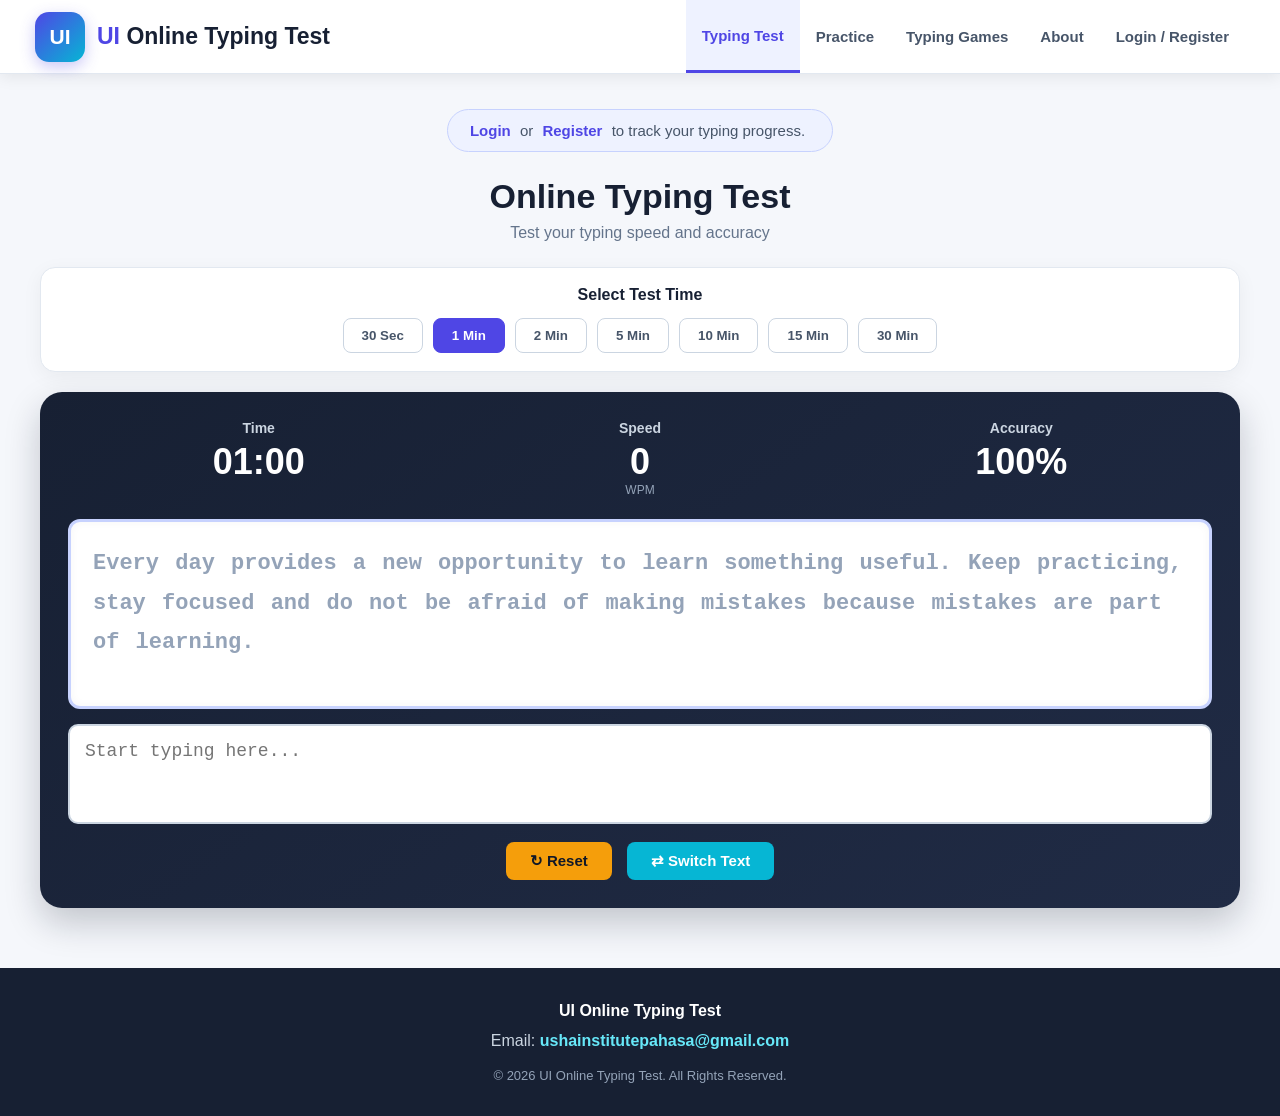
==== index.html @ 320fa2ae "Add files via upload" ====
<!DOCTYPE html>
<html lang="en">

<head>
    <meta charset="UTF-8">
    <meta name="viewport" content="width=device-width, initial-scale=1.0">

    <title>UI Online Typing Test</title>

    <link rel="stylesheet" href="style.css">
</head>

<body>

<!-- ================= HEADER ================= -->

<header class="top-header">

    <div class="logo-area">

        <div class="logo-circle">
            UI
        </div>

        <div class="logo-text">
            <span>UI</span> Online Typing Test
        </div>

    </div>


    <nav class="navigation">

        <a href="index.html" class="active">
            Typing Test
        </a>

        <a href="practice.html">
            Practice
        </a>

        <a href="games.html">
            Typing Games
        </a>

        <a href="about.html">
            About
        </a>

        <a href="login.html">
            Login / Register
        </a>

        <button
            class="menu-btn"
            id="menu-btn">
            ☰
        </button>

    </nav>

</header>


<!-- ================= MOBILE MENU ================= -->

<div
    class="mobile-menu"
    id="mobile-menu">

    <a href="index.html">
        Typing Test
    </a>

    <a href="practice.html">
        Practice
    </a>

    <a href="games.html">
        Typing Games
    </a>

    <a href="about.html">
        About
    </a>

    <a href="login.html">
        Login / Register
    </a>

</div>


<!-- ================= MAIN ================= -->

<main class="main-container">


    <!-- LOGIN NOTICE -->

    <div class="login-notice">

        <strong>Login</strong>

        <span>or</span>

        <strong>Register</strong>

        <span>
            to track your typing progress.
        </span>

    </div>


    <!-- ================= TYPING TEST ================= -->

    <section class="typing-test-section">


        <div class="section-heading">

            <h1>
                Online Typing Test
            </h1>

            <p>
                Test your typing speed and accuracy
            </p>

        </div>


        <!-- ================= TIME SELECT ================= -->

        <div class="time-selector">

            <div class="time-title">
                Select Test Time
            </div>


            <div class="time-options">

                <button
                    class="time-btn"
                    data-time="30">
                    30 Sec
                </button>

                <button
                    class="time-btn selected"
                    data-time="60">
                    1 Min
                </button>

                <button
                    class="time-btn"
                    data-time="120">
                    2 Min
                </button>

                <button
                    class="time-btn"
                    data-time="300">
                    5 Min
                </button>

                <button
                    class="time-btn"
                    data-time="600">
                    10 Min
                </button>

                <button
                    class="time-btn"
                    data-time="900">
                    15 Min
                </button>

                <button
                    class="time-btn"
                    data-time="1800">
                    30 Min
                </button>

            </div>

        </div>


        <!-- ================= TYPING CARD ================= -->

        <div class="typing-card">


            <!-- STATISTICS -->

            <div class="statistics">


                <div class="stat">

                    <div class="stat-label">
                        Time
                    </div>

                    <div
                        class="stat-value"
                        id="time">
                        01:00
                    </div>

                </div>


                <div class="stat">

                    <div class="stat-label">
                        Speed
                    </div>

                    <div
                        class="stat-value"
                        id="wpm">
                        0
                    </div>

                    <div class="stat-small">
                        WPM
                    </div>

                </div>


                <div class="stat">

                    <div class="stat-label">
                        Accuracy
                    </div>

                    <div
                        class="stat-value"
                        id="accuracy">
                        100%
                    </div>

                </div>

            </div>


            <!-- ================= TEXT ================= -->

            <div class="typing-text-box">

                <div id="typing-text"></div>

            </div>


            <!-- ================= INPUT ================= -->

            <textarea
                id="typing-input"
                autocomplete="off"
                spellcheck="false"
                placeholder="Start typing here..."
                disabled></textarea>


            <!-- ================= BUTTONS ================= -->

            <div class="typing-buttons">

                <button
                    id="reset-btn"
                    class="reset-button">
                    ↻ Reset
                </button>

                <button
                    id="switch-btn"
                    class="switch-button">
                    ⇄ Switch Text
                </button>

            </div>

        </div>


        <!-- ================= RESULT ================= -->

        <div
            class="result-box"
            id="result-box">

            <h2>
                Test Result
            </h2>


            <div class="result-grid">


                <div>

                    <span>
                        Speed
                    </span>

                    <strong id="result-wpm">
                        0 WPM
                    </strong>

                </div>


                <div>

                    <span>
                        Accuracy
                    </span>

                    <strong id="result-accuracy">
                        100%
                    </strong>

                </div>


                <div>

                    <span>
                        Test Time
                    </span>

                    <strong id="result-time">
                        01:00
                    </strong>

                </div>


                <div>

                    <span>
                        Paragraphs
                    </span>

                    <strong id="result-paragraphs">
                        0
                    </strong>

                </div>

            </div>

        </div>

    </section>


</main>


<!-- ================= FOOTER ================= -->

<footer class="footer">

    <div>
        <strong>
            UI Online Typing Test
        </strong>
    </div>


    <div>

        Email:

        <a href="mailto:ushainstitutepahasa@gmail.com">
            ushainstitutepahasa@gmail.com
        </a>

    </div>


    <div class="copyright">

        © 2026 UI Online Typing Test.
        All Rights Reserved.

    </div>

</footer>


<script src="script.js"></script>

</body>

</html>
---- style.css ----
/* =====================================================
   UI ONLINE TYPING TEST
   MODERN MULTI PAGE DESIGN
   ===================================================== */

* {
    margin: 0;
    padding: 0;
    box-sizing: border-box;
}

:root {
    --primary: #4f46e5;
    --primary-dark: #3730a3;
    --secondary: #06b6d4;
    --dark: #172033;
    --text: #334155;
    --light: #f5f7fb;
    --white: #ffffff;
    --border: #e2e8f0;
    --success: #16a34a;
    --danger: #dc2626;
    --warning: #f59e0b;
}


/* =====================================================
   BODY
   ===================================================== */

body {
    font-family: Arial, Helvetica, sans-serif;
    background: var(--light);
    color: var(--text);
    min-height: 100vh;
}


/* =====================================================
   HEADER
   ===================================================== */

.top-header {
    height: 74px;

    background: var(--white);

    display: flex;
    align-items: center;
    justify-content: space-between;

    padding: 0 35px;

    border-bottom: 1px solid var(--border);

    box-shadow: 0 3px 15px rgba(0, 0, 0, 0.08);

    position: sticky;
    top: 0;
    z-index: 1000;
}


/* =====================================================
   LOGO
   ===================================================== */

.logo-area {
    display: flex;
    align-items: center;
    gap: 12px;
}

.logo-circle {
    width: 50px;
    height: 50px;

    border-radius: 14px;

    background:
        linear-gradient(
            135deg,
            var(--primary),
            var(--secondary)
        );

    color: white;

    display: flex;
    align-items: center;
    justify-content: center;

    font-size: 21px;
    font-weight: 900;

    box-shadow:
        0 5px 15px rgba(79, 70, 229, 0.3);
}

.logo-text {
    font-size: 23px;
    font-weight: 700;
    color: var(--dark);
}

.logo-text span {
    color: var(--primary);
}


/* =====================================================
   NAVIGATION
   ===================================================== */

.navigation {
    display: flex;
    align-items: center;
    height: 100%;
}

.navigation a {
    height: 100%;

    display: flex;
    align-items: center;

    padding: 0 16px;

    text-decoration: none;

    color: #475569;

    font-size: 15px;
    font-weight: 600;

    transition: 0.25s;
}

.navigation a:hover {
    color: var(--primary);
    background: #f1f5ff;
}

.navigation a.active {
    color: var(--primary);

    background: #eef2ff;

    border-bottom: 3px solid var(--primary);
}


/* =====================================================
   MENU BUTTON
   ===================================================== */

.menu-btn {
    display: none;

    border: none;
    background: transparent;

    font-size: 28px;

    cursor: pointer;

    color: var(--dark);
}


/* =====================================================
   MOBILE MENU
   ===================================================== */

.mobile-menu {
    display: none;

    background: white;

    border-bottom: 1px solid var(--border);

    box-shadow: 0 5px 15px rgba(0, 0, 0, 0.08);

    position: sticky;
    top: 74px;

    z-index: 999;
}

.mobile-menu a {
    display: block;

    padding: 15px 25px;

    text-decoration: none;

    color: var(--dark);

    border-bottom: 1px solid var(--border);

    font-weight: 600;
}

.mobile-menu a:hover {
    background: #eef2ff;
    color: var(--primary);
}


/* =====================================================
   MAIN CONTAINER
   ===================================================== */

.main-container {
    width: 94%;
    max-width: 1200px;

    margin: 35px auto 60px;
}


/* =====================================================
   LOGIN NOTICE
   ===================================================== */

.login-notice {
    width: fit-content;

    max-width: 90%;

    margin: 0 auto 25px;

    padding: 12px 22px;

    background: #eef2ff;

    border: 1px solid #c7d2fe;

    border-radius: 30px;

    color: #475569;

    text-align: center;

    font-size: 15px;
}

.login-notice strong {
    color: var(--primary);
}

.login-notice span {
    margin: 0 5px;
}


/* =====================================================
   TYPING TEST SECTION
   ===================================================== */

.typing-test-section {
    width: 100%;
}

.section-heading {
    text-align: center;

    margin-bottom: 25px;
}

.section-heading h1 {
    font-size: 34px;

    color: var(--dark);

    margin-bottom: 8px;
}

.section-heading p {
    color: #64748b;

    font-size: 16px;
}


/* =====================================================
   TIME SELECTOR
   ===================================================== */

.time-selector {
    background: white;

    border: 1px solid var(--border);

    border-radius: 15px;

    padding: 18px 20px;

    margin-bottom: 20px;

    box-shadow:
        0 5px 20px rgba(0, 0, 0, 0.05);
}

.time-title {
    text-align: center;

    font-weight: 700;

    color: var(--dark);

    margin-bottom: 14px;
}

.time-options {
    display: flex;

    justify-content: center;

    flex-wrap: wrap;

    gap: 10px;
}

.time-btn {
    border: 1px solid #cbd5e1;

    background: white;

    color: #475569;

    padding: 9px 18px;

    border-radius: 8px;

    cursor: pointer;

    font-weight: 600;

    transition: 0.2s;
}

.time-btn:hover {
    border-color: var(--primary);

    color: var(--primary);
}

.time-btn.selected {
    background: var(--primary);

    color: white;

    border-color: var(--primary);
}


/* =====================================================
   TYPING CARD
   ===================================================== */

.typing-card {
    background:
        linear-gradient(
            145deg,
            #172033,
            #202b45
        );

    border-radius: 22px;

    padding: 28px;

    box-shadow:
        0 15px 35px rgba(15, 23, 42, 0.22);
}


/* =====================================================
   STATISTICS
   ===================================================== */

.statistics {
    display: grid;

    grid-template-columns:
        repeat(3, 1fr);

    text-align: center;

    color: white;

    margin-bottom: 22px;
}

.stat {
    position: relative;
}

.stat-label {
    color: #cbd5e1;

    font-size: 14px;

    margin-bottom: 5px;

    font-weight: 600;
}

.stat-value {
    font-size: 36px;

    font-weight: 800;

    color: white;
}

.stat-small {
    color: #94a3b8;

    font-size: 12px;
}


/* =====================================================
   TYPING TEXT
   ===================================================== */

.typing-text-box {
    background: white;

    border-radius: 12px;

    padding: 22px;

    min-height: 190px;

    border: 3px solid #c7d2fe;

    box-shadow:
        inset 0 0 10px rgba(0, 0, 0, 0.04);

    overflow: hidden;
}

#typing-text {
    font-family:
        "Courier New",
        monospace;

    font-size: 22px;

    line-height: 1.8;

    font-weight: 600;

    color: #94a3b8;

    word-spacing: 3px;
}


/* =====================================================
   CHARACTER COLORS
   ===================================================== */

.typing-character.correct {
    color: var(--success);
}

.typing-character.wrong {
    color: var(--danger);

    background: #fee2e2;
}

.typing-character.current {
    background: #fef3c7;

    color: #92400e;

    border-radius: 2px;
}


/* =====================================================
   INPUT
   ===================================================== */

#typing-input {
    width: 100%;

    height: 100px;

    margin-top: 15px;

    padding: 15px;

    border: 2px solid #cbd5e1;

    border-radius: 10px;

    resize: none;

    font-family:
        "Courier New",
        monospace;

    font-size: 18px;

    outline: none;

    display: block;

    color: #1e293b;

    background: white;

    transition: 0.2s;
}

#typing-input:focus {
    border-color: var(--secondary);

    box-shadow:
        0 0 0 3px rgba(6, 182, 212, 0.15);
}

#typing-input:disabled {
    background: #e2e8f0;

    cursor: not-allowed;
}


/* =====================================================
   BUTTONS
   ===================================================== */

.typing-buttons {
    display: flex;

    justify-content: center;

    gap: 15px;

    margin-top: 18px;
}

.typing-buttons button {
    padding: 10px 24px;

    border-radius: 8px;

    border: none;

    font-size: 15px;

    font-weight: 700;

    cursor: pointer;

    transition: 0.2s;
}

.typing-buttons button:hover {
    transform: translateY(-2px);
}

.reset-button {
    background: #f59e0b;

    color: #111827;
}

.switch-button {
    background: var(--secondary);

    color: white;
}


/* =====================================================
   RESULT BOX
   ===================================================== */

.result-box {
    display: none;

    background: white;

    margin-top: 25px;

    padding: 25px;

    border-radius: 15px;

    border: 1px solid var(--border);

    box-shadow:
        0 5px 20px rgba(0, 0, 0, 0.07);
}

.result-box.show {
    display: block;
}

.result-box h2 {
    text-align: center;

    color: var(--dark);

    margin-bottom: 20px;
}

.result-grid {
    display: grid;

    grid-template-columns:
        repeat(4, 1fr);

    gap: 15px;
}

.result-grid div {
    text-align: center;

    background: #f8fafc;

    border-radius: 10px;

    padding: 15px;
}

.result-grid span {
    display: block;

    color: #64748b;

    font-size: 13px;

    margin-bottom: 7px;
}

.result-grid strong {
    display: block;

    color: var(--primary);

    font-size: 21px;
}


/* =====================================================
   FOOTER
   ===================================================== */

.footer {
    background: var(--dark);

    color: #cbd5e1;

    text-align: center;

    padding: 28px;

    line-height: 1.9;
}

.footer strong {
    color: white;
}

.footer a {
    color: #67e8f9;

    text-decoration: none;

    font-weight: 600;
}

.copyright {
    margin-top: 7px;

    font-size: 13px;

    color: #94a3b8;
}


/* =====================================================
   RESPONSIVE
   ===================================================== */

@media (max-width: 900px) {

    .top-header {
        padding: 0 20px;
    }

    .navigation a {
        padding: 0 9px;
        font-size: 13px;
    }

    .logo-text {
        font-size: 19px;
    }

    .result-grid {
        grid-template-columns:
            repeat(2, 1fr);
    }

}


@media (max-width: 700px) {

    .top-header {
        height: 68px;
    }

    .navigation a {
        display: none;
    }

    .menu-btn {
        display: block;
    }

    .mobile-menu {
        top: 68px;
    }

    .mobile-menu.show {
        display: block;
    }

    .main-container {
        width: 94%;
        margin-top: 25px;
    }

    .section-heading h1 {
        font-size: 27px;
    }

    .typing-card {
        padding: 18px;
        border-radius: 15px;
    }

    .statistics {
        gap: 5px;
    }

    .stat-value {
        font-size: 28px;
    }

    #typing-text {
        font-size: 18px;
        line-height: 1.7;
    }

    .typing-text-box {
        padding: 15px;
    }

}


@media (max-width: 480px) {

    .logo-circle {
        width: 42px;
        height: 42px;

        border-radius: 11px;

        font-size: 17px;
    }

    .logo-text {
        font-size: 16px;
    }

    .login-notice {
        font-size: 13px;
        padding: 10px 14px;
    }

    .statistics {
        grid-template-columns: 1fr;
        gap: 12px;
    }

    .stat-value {
        font-size: 25px;
    }

    .time-options {
        gap: 7px;
    }

    .time-btn {
        padding: 8px 12px;
        font-size: 13px;
    }

    .typing-buttons {
        flex-direction: column;
    }

    .typing-buttons button {
        width: 100%;
    }

    .result-grid {
        grid-template-columns: 1fr;
    }

    #typing-input {
        height: 90px;
        font-size: 16px;
    }

}
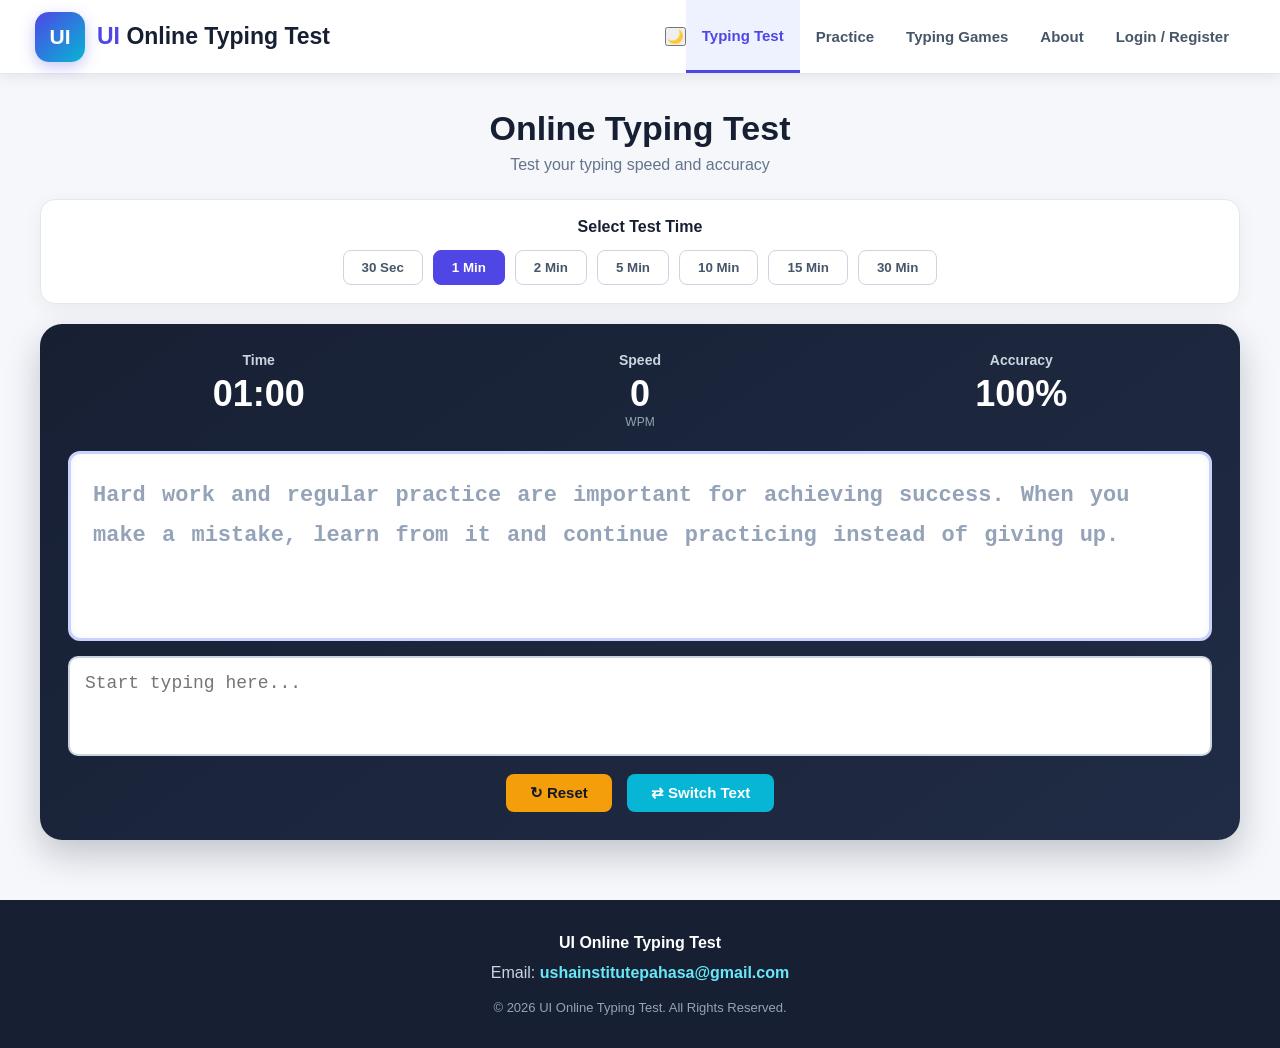
==== commit c9a0ee43: "Implement theme toggle and persistence script Added theme toggle functionality and script for theme " ====
--- a/index.html
+++ b/index.html
@@ -2,6 +2,13 @@
 <html lang="en">
 
 <head>
+    <script>
+    // Page load hone se turant pehle theme set karega taki flicker na ho
+    (function() {
+        const savedTheme = localStorage.getItem("theme") || "light";
+        document.documentElement.setAttribute("data-theme", savedTheme);
+    })();
+</script>
     <meta charset="UTF-8">
     <meta name="viewport" content="width=device-width, initial-scale=1.0">
 
@@ -30,6 +37,7 @@
 
 
     <nav class="navigation">
+        <button class="theme-toggle-btn" id="theme-toggle" title="Toggle Light/Dark Mode">🌙</button>
 
         <a href="index.html" class="active">
             Typing Test
@@ -61,7 +69,6 @@
 
 </header>
 
-
 <!-- ================= MOBILE MENU ================= -->
 
 <div
@@ -96,21 +103,6 @@
 <main class="main-container">
 
 
-    <!-- LOGIN NOTICE -->
-
-    <div class="login-notice">
-
-        <strong>Login</strong>
-
-        <span>or</span>
-
-        <strong>Register</strong>
-
-        <span>
-            to track your typing progress.
-        </span>
-
-    </div>
 
 
     <!-- ================= TYPING TEST ================= -->
@@ -401,4 +393,4 @@
 
 </body>
 
-</html>+</html>
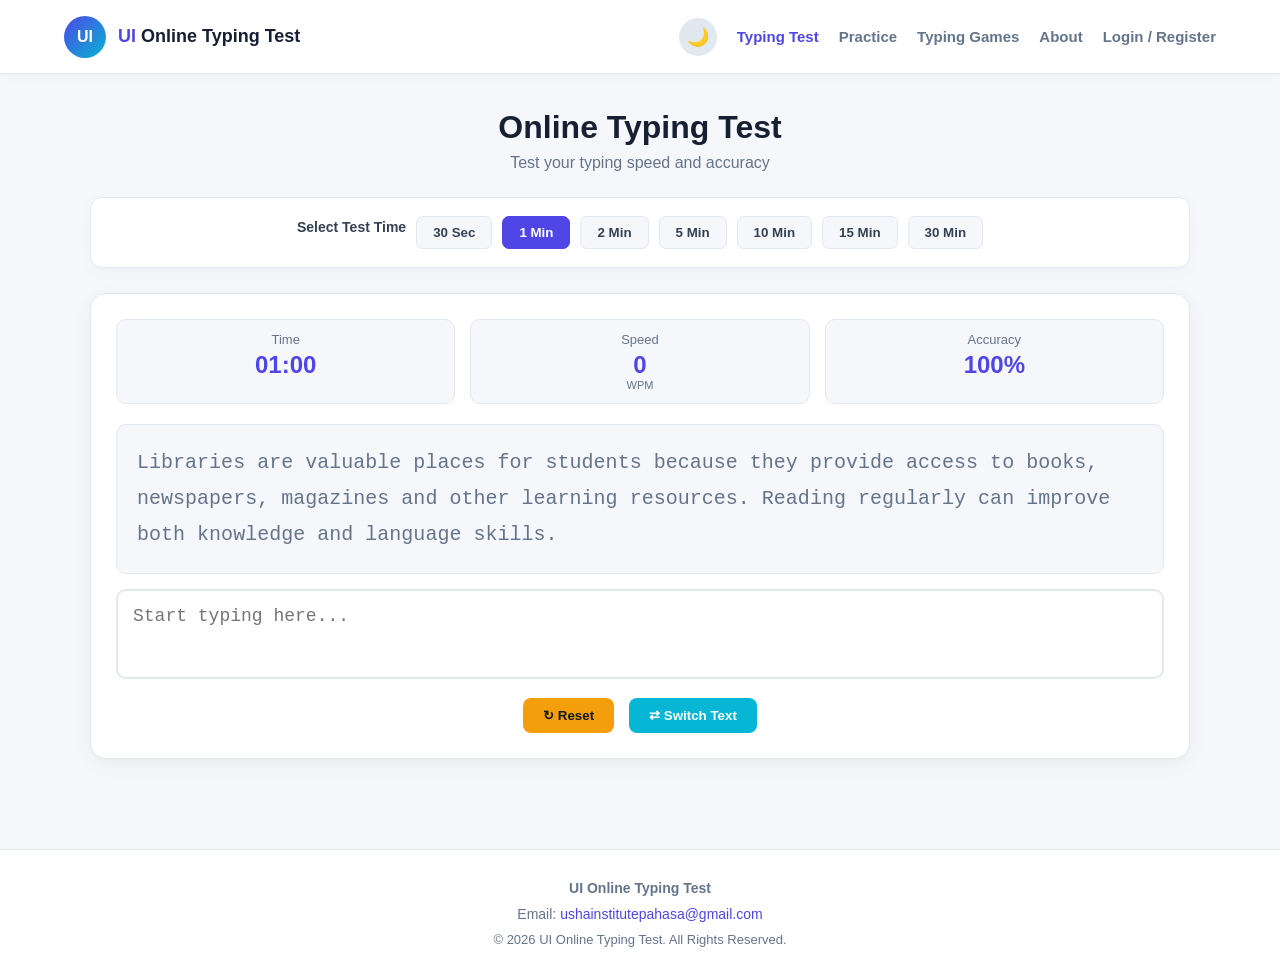
==== commit dab9e7bc: "Update index.html" ====
--- a/index.html
+++ b/index.html
@@ -3,9 +3,9 @@
 
 <head>
     <script>
-    // Page load hone se turant pehle theme set karega taki flicker na ho
+    // Page load hone se turant pehle theme set karega taki flicker na ho (Default: Dark Mode)
     (function() {
-        const savedTheme = localStorage.getItem("theme") || "light";
+        const savedTheme = localStorage.getItem("theme") || "dark";
         document.documentElement.setAttribute("data-theme", savedTheme);
     })();
 </script>
@@ -37,7 +37,7 @@
 
 
     <nav class="navigation">
-        <button class="theme-toggle-btn" id="theme-toggle" title="Toggle Light/Dark Mode">🌙</button>
+        <button class="theme-toggle-btn" id="theme-toggle" title="Toggle Light/Dark Mode">☀️</button>
 
         <a href="index.html" class="active">
             Typing Test
--- a/style.css
+++ b/style.css
@@ -1,12 +1,13 @@
 /* =====================================================
    UI ONLINE TYPING TEST
-   MODERN MULTI PAGE DESIGN
+   MODERN MULTI PAGE DESIGN WITH LIGHT / DARK MODE
    ===================================================== */
 
 * {
     margin: 0;
     padding: 0;
     box-sizing: border-box;
+    transition: background-color 0.3s ease, color 0.3s ease, border-color 0.3s ease, box-shadow 0.3s ease;
 }
 
 :root {
@@ -21,6 +22,26 @@
     --success: #16a34a;
     --danger: #dc2626;
     --warning: #f59e0b;
+    --card-bg: #ffffff;
+    --header-bg: #ffffff;
+    --footer-bg: #ffffff;
+    --text-muted: #64748b;
+}
+
+/* DARK THEME VARIABLES */
+[data-theme="dark"] {
+    --primary: #6366f1;
+    --primary-dark: #4f46e5;
+    --secondary: #22d3ee;
+    --dark: #f8fafc;
+    --text: #cbd5e1;
+    --light: #0f172a;
+    --white: #1e293b;
+    --border: #334155;
+    --card-bg: #1e293b;
+    --header-bg: #1e293b;
+    --footer-bg: #1e293b;
+    --text-muted: #94a3b8;
 }
 
 
@@ -33,6 +54,12 @@
     background: var(--light);
     color: var(--text);
     min-height: 100vh;
+    display: flex;
+    flex-direction: column;
+}
+
+main {
+    flex: 1;
 }
 
 
@@ -42,28 +69,17 @@
 
 .top-header {
     height: 74px;
-
-    background: var(--white);
-
+    background: var(--header-bg);
+    border-bottom: 1px solid var(--border);
     display: flex;
     align-items: center;
     justify-content: space-between;
-
-    padding: 0 35px;
-
-    border-bottom: 1px solid var(--border);
-
-    box-shadow: 0 3px 15px rgba(0, 0, 0, 0.08);
-
+    padding: 0 5%;
     position: sticky;
     top: 0;
     z-index: 1000;
-}
-
-
-/* =====================================================
-   LOGO
-   ===================================================== */
+    box-shadow: 0 2px 10px rgba(0,0,0,0.03);
+}
 
 .logo-area {
     display: flex;
@@ -72,758 +88,591 @@
 }
 
 .logo-circle {
-    width: 50px;
-    height: 50px;
-
-    border-radius: 14px;
-
-    background:
-        linear-gradient(
-            135deg,
-            var(--primary),
-            var(--secondary)
-        );
-
-    color: white;
-
+    width: 42px;
+    height: 42px;
+    background: linear-gradient(135deg, var(--primary), var(--secondary));
+    color: #ffffff;
+    border-radius: 50%;
     display: flex;
     align-items: center;
     justify-content: center;
-
-    font-size: 21px;
-    font-weight: 900;
-
-    box-shadow:
-        0 5px 15px rgba(79, 70, 229, 0.3);
+    font-weight: bold;
+    font-size: 16px;
 }
 
 .logo-text {
-    font-size: 23px;
-    font-weight: 700;
+    font-size: 18px;
+    font-weight: bold;
     color: var(--dark);
 }
 
+[data-theme="dark"] .logo-text {
+    color: #ffffff;
+}
+
 .logo-text span {
     color: var(--primary);
 }
 
-
-/* =====================================================
-   NAVIGATION
-   ===================================================== */
-
 .navigation {
     display: flex;
     align-items: center;
-    height: 100%;
+    gap: 20px;
 }
 
 .navigation a {
-    height: 100%;
-
-    display: flex;
-    align-items: center;
-
-    padding: 0 16px;
-
     text-decoration: none;
-
-    color: #475569;
-
+    color: var(--text-muted);
+    font-weight: 600;
     font-size: 15px;
-    font-weight: 600;
-
-    transition: 0.25s;
-}
-
-.navigation a:hover {
-    color: var(--primary);
-    background: #f1f5ff;
-}
-
+    transition: color 0.2s;
+}
+
+.navigation a:hover,
 .navigation a.active {
     color: var(--primary);
-
-    background: #eef2ff;
-
-    border-bottom: 3px solid var(--primary);
-}
-
-
-/* =====================================================
-   MENU BUTTON
-   ===================================================== */
+}
 
 .menu-btn {
     display: none;
-
+    background: none;
+    border: none;
+    font-size: 24px;
+    cursor: pointer;
+    color: var(--text);
+}
+
+
+/* =====================================================
+   THEME TOGGLE BUTTON
+   ===================================================== */
+
+.theme-toggle-btn {
+    background: var(--border);
+    border: none;
+    width: 38px;
+    height: 38px;
+    border-radius: 50%;
+    cursor: pointer;
+    display: flex;
+    align-items: center;
+    justify-content: center;
+    font-size: 18px;
+    color: var(--text);
+    transition: 0.2s;
+}
+
+.theme-toggle-btn:hover {
+    background: var(--primary);
+    color: #ffffff;
+}
+
+
+/* =====================================================
+   MOBILE MENU
+   ===================================================== */
+
+.mobile-menu {
+    display: none;
+    background: var(--header-bg);
+    border-bottom: 1px solid var(--border);
+    padding: 15px 20px;
+    flex-direction: column;
+    gap: 12px;
+}
+
+.mobile-menu.show {
+    display: flex;
+}
+
+.mobile-menu a {
+    text-decoration: none;
+    color: var(--text);
+    font-weight: 600;
+    font-size: 16px;
+    padding: 8px 0;
+    border-bottom: 1px solid var(--border);
+}
+
+
+/* =====================================================
+   MAIN CONTAINER & CARDS (INDEX, PRACTICE, GAMES, ABOUT, LOGIN)
+   ===================================================== */
+
+.main-container, .practice-page, .games-page, .about-page, .auth-page {
+    width: 94%;
+    max-width: 1100px;
+    margin: 35px auto 60px;
+}
+
+.login-notice {
+    background: var(--card-bg);
+    border: 1px solid var(--border);
+    padding: 12px 20px;
+    border-radius: 10px;
+    text-align: center;
+    margin-bottom: 25px;
+    font-size: 14px;
+    box-shadow: 0 4px 15px rgba(0,0,0,0.03);
+}
+
+.login-notice strong {
+    color: var(--primary);
+}
+
+.typing-test-section, .practice-options, .game-cards {
+    margin-bottom: 30px;
+}
+
+.section-heading, .practice-heading, .games-heading {
+    text-align: center;
+    margin-bottom: 25px;
+}
+
+.section-heading h1, .practice-heading h1, .games-heading h1, .auth-title h1 {
+    font-size: 32px;
+    color: var(--dark);
+    margin-bottom: 8px;
+}
+
+[data-theme="dark"] .section-heading h1, 
+[data-theme="dark"] .practice-heading h1, 
+[data-theme="dark"] .games-heading h1, 
+[data-theme="dark"] .auth-title h1,
+[data-theme="dark"] .about-card h2,
+[data-theme="dark"] .game-card h2,
+[data-theme="dark"] .practice-card h2 {
+    color: #ffffff;
+}
+
+.section-heading p, .practice-heading p, .games-heading p, .auth-title p {
+    color: var(--text-muted);
+}
+
+
+/* =====================================================
+   TIME SELECTOR
+   ===================================================== */
+
+.time-selector {
+    background: var(--card-bg);
+    border: 1px solid var(--border);
+    border-radius: 12px;
+    padding: 18px;
+    margin-bottom: 25px;
+    box-shadow: 0 4px 15px rgba(0,0,0,0.03);
+}
+
+.time-title {
+    font-weight: bold;
+    margin-bottom: 12px;
+    color: var(--text);
+    font-size: 14px;
+}
+
+.time-options {
+    display: flex;
+    flex-wrap: wrap;
+    gap: 10px;
+}
+
+.time-btn {
+    background: var(--light);
+    border: 1px solid var(--border);
+    color: var(--text);
+    padding: 8px 16px;
+    border-radius: 7px;
+    cursor: pointer;
+    font-weight: 600;
+}
+
+.time-btn:hover, .time-btn.selected {
+    background: var(--primary);
+    color: #ffffff;
+    border-color: var(--primary);
+}
+
+
+/* =====================================================
+   TYPING CARD & STATISTICS
+   ===================================================== */
+
+.typing-card, .about-card, .step, .game-card, .practice-card, .auth-box, .quick-info {
+    background: var(--card-bg);
+    border: 1px solid var(--border);
+    border-radius: 16px;
+    padding: 25px;
+    box-shadow: 0 5px 20px rgba(0,0,0,0.05);
+}
+
+.statistics {
+    display: grid;
+    grid-template-columns: repeat(3, 1fr);
+    gap: 15px;
+    margin-bottom: 20px;
+    text-align: center;
+}
+
+.stat {
+    background: var(--light);
+    padding: 12px;
+    border-radius: 10px;
+    border: 1px solid var(--border);
+}
+
+.stat-label {
+    font-size: 13px;
+    color: var(--text-muted);
+    margin-bottom: 4px;
+}
+
+.stat-value {
+    font-size: 24px;
+    font-weight: bold;
+    color: var(--primary);
+}
+
+.stat-small {
+    font-size: 11px;
+    color: var(--text-muted);
+}
+
+.typing-text-box, #practice-text {
+    background: var(--light);
+    border: 1px solid var(--border);
+    border-radius: 10px;
+    padding: 20px;
+    min-height: 140px;
+    font-family: "Courier New", monospace;
+    font-size: 20px;
+    line-height: 1.8;
+    color: var(--text-muted);
+    margin-bottom: 15px;
+}
+
+#typing-text span.correct, #practice-text span.correct {
+    color: var(--success);
+}
+
+#typing-text span.wrong, #practice-text span.wrong {
+    color: var(--danger);
+    background: rgba(220, 38, 38, 0.1);
+}
+
+#typing-text span.current {
+    text-decoration: underline;
+    color: var(--primary);
+}
+
+#typing-input, #practice-input, #game-input {
+    width: 100%;
+    height: 90px;
+    background: var(--card-bg);
+    color: var(--text);
+    border: 2px solid var(--border);
+    border-radius: 10px;
+    padding: 15px;
+    font-size: 18px;
+    resize: none;
+    outline: none;
+    font-family: "Courier New", monospace;
+    margin-bottom: 15px;
+}
+
+#typing-input:focus, #practice-input:focus, #game-input:focus {
+    border-color: var(--secondary);
+    box-shadow: 0 0 0 3px rgba(6, 182, 212, 0.15);
+}
+
+.typing-buttons, .practice-controls, .game-buttons {
+    display: flex;
+    gap: 12px;
+}
+
+.reset-button, .switch-button, .typing-buttons button, .practice-controls button, .game-buttons button {
+    padding: 10px 20px;
+    border: none;
+    border-radius: 8px;
+    font-weight: bold;
+    cursor: pointer;
+}
+
+.reset-button {
+    background: var(--warning);
+    color: #111827;
+}
+
+.switch-button {
+    background: var(--secondary);
+    color: #ffffff;
+}
+
+
+/* =====================================================
+   RESULTS & BOXES
+   ===================================================== */
+
+.result-box, #game-result {
+    display: none;
+    background: var(--card-bg);
+    border: 1px solid var(--border);
+    border-radius: 16px;
+    padding: 25px;
+    margin-top: 25px;
+    text-align: center;
+    box-shadow: 0 5px 20px rgba(0,0,0,0.05);
+}
+
+.result-box.show, #game-result.show {
+    display: block;
+}
+
+.result-grid {
+    display: grid;
+    grid-template-columns: repeat(4, 1fr);
+    gap: 15px;
+    margin-top: 15px;
+}
+
+.result-grid div, .game-score, .practice-progress {
+    background: var(--light);
+    padding: 15px;
+    border-radius: 10px;
+    border: 1px solid var(--border);
+}
+
+.result-grid span, .score-item span, .practice-progress span {
+    font-size: 13px;
+    color: var(--text-muted);
+    display: block;
+    margin-bottom: 5px;
+}
+
+.result-grid strong, .score-item strong, .practice-progress strong {
+    font-size: 20px;
+    color: var(--primary);
+}
+
+
+/* =====================================================
+   GRID LAYOUTS (PRACTICE, GAMES, ABOUT)
+   ===================================================== */
+
+.practice-options, .game-cards, .about-grid, .steps {
+    display: grid;
+    grid-template-columns: repeat(3, 1fr);
+    gap: 20px;
+}
+
+.about-grid {
+    grid-template-columns: 2fr 1fr;
+}
+
+.practice-card, .game-card, .step {
+    text-align: center;
+    transition: transform 0.25s, border-color 0.25s;
+}
+
+.practice-card:hover, .game-card:hover {
+    transform: translateY(-5px);
+    border-color: var(--primary);
+}
+
+.practice-icon, .game-icon, .about-hero .about-logo, .auth-logo {
+    width: 70px;
+    height: 70px;
+    margin: 0 auto 15px;
+    border-radius: 16px;
+    background: linear-gradient(135deg, var(--primary), var(--secondary));
+    color: #ffffff;
+    display: flex;
+    align-items: center;
+    justify-content: center;
+    font-size: 28px;
+    font-weight: bold;
+}
+
+.about-hero, .game-area, .practice-area, .contact-box {
+    background: linear-gradient(135deg, #172033, #1e293b);
+    color: #ffffff;
+    border-radius: 20px;
+    padding: 35px;
+    margin-bottom: 25px;
+}
+
+.about-hero h1, .contact-box h2 {
+    color: #ffffff;
+    margin-bottom: 12px;
+}
+
+.about-features {
+    display: grid;
+    grid-template-columns: repeat(2, 1fr);
+    gap: 12px;
+    margin-top: 20px;
+    text-align: left;
+}
+
+.feature {
+    background: var(--light);
+    border-left: 4px solid var(--primary);
+    padding: 12px;
+    border-radius: 6px;
+    color: var(--text);
+    font-weight: bold;
+    font-size: 14px;
+}
+
+
+/* =====================================================
+   AUTH & LOGIN PAGES
+   ===================================================== */
+
+.auth-box {
+    max-width: 450px;
+    margin: 0 auto;
+}
+
+.auth-tabs {
+    display: grid;
+    grid-template-columns: 1fr 1fr;
+    background: var(--light);
+    padding: 4px;
+    border-radius: 9px;
+    margin-bottom: 20px;
+}
+
+.auth-tab {
     border: none;
     background: transparent;
-
-    font-size: 28px;
-
+    padding: 10px;
+    font-weight: bold;
+    color: var(--text-muted);
+    border-radius: 7px;
     cursor: pointer;
-
-    color: var(--dark);
-}
-
-
-/* =====================================================
-   MOBILE MENU
-   ===================================================== */
-
-.mobile-menu {
+}
+
+.auth-tab.active {
+    background: var(--card-bg);
+    color: var(--primary);
+    box-shadow: 0 2px 6px rgba(0,0,0,0.08);
+}
+
+.auth-form {
     display: none;
-
-    background: white;
-
-    border-bottom: 1px solid var(--border);
-
-    box-shadow: 0 5px 15px rgba(0, 0, 0, 0.08);
-
-    position: sticky;
-    top: 74px;
-
-    z-index: 999;
-}
-
-.mobile-menu a {
+}
+
+.auth-form.active {
     display: block;
-
-    padding: 15px 25px;
-
+}
+
+.form-group {
+    margin-bottom: 15px;
+}
+
+.form-group label {
+    display: block;
+    margin-bottom: 6px;
+    font-size: 14px;
+    font-weight: bold;
+    color: var(--text);
+}
+
+.form-group input {
+    width: 100%;
+    height: 45px;
+    background: var(--card-bg);
+    color: var(--text);
+    border: 1px solid var(--border);
+    border-radius: 8px;
+    padding: 0 12px;
+    outline: none;
+}
+
+.form-group input:focus {
+    border-color: var(--primary);
+}
+
+.auth-submit {
+    width: 100%;
+    height: 46px;
+    border: none;
+    background: linear-gradient(135deg, var(--primary), var(--secondary));
+    color: #ffffff;
+    font-weight: bold;
+    border-radius: 8px;
+    cursor: pointer;
+    font-size: 16px;
+}
+
+
+/* =====================================================
+   FOOTER
+   ===================================================== */
+
+.footer {
+    background: var(--footer-bg);
+    border-top: 1px solid var(--border);
+    padding: 30px 5%;
+    text-align: center;
+    color: var(--text-muted);
+    font-size: 14px;
+    display: flex;
+    flex-direction: column;
+    gap: 10px;
+}
+
+.footer a {
+    color: var(--primary);
     text-decoration: none;
-
-    color: var(--dark);
-
-    border-bottom: 1px solid var(--border);
-
-    font-weight: 600;
-}
-
-.mobile-menu a:hover {
-    background: #eef2ff;
-    color: var(--primary);
-}
-
-
-/* =====================================================
-   MAIN CONTAINER
-   ===================================================== */
-
-.main-container {
-    width: 94%;
-    max-width: 1200px;
-
-    margin: 35px auto 60px;
-}
-
-
-/* =====================================================
-   LOGIN NOTICE
-   ===================================================== */
-
-.login-notice {
-    width: fit-content;
-
-    max-width: 90%;
-
-    margin: 0 auto 25px;
-
-    padding: 12px 22px;
-
-    background: #eef2ff;
-
-    border: 1px solid #c7d2fe;
-
-    border-radius: 30px;
-
-    color: #475569;
-
-    text-align: center;
-
-    font-size: 15px;
-}
-
-.login-notice strong {
-    color: var(--primary);
-}
-
-.login-notice span {
-    margin: 0 5px;
-}
-
-
-/* =====================================================
-   TYPING TEST SECTION
-   ===================================================== */
-
-.typing-test-section {
-    width: 100%;
-}
-
-.section-heading {
-    text-align: center;
-
-    margin-bottom: 25px;
-}
-
-.section-heading h1 {
-    font-size: 34px;
-
-    color: var(--dark);
-
-    margin-bottom: 8px;
-}
-
-.section-heading p {
-    color: #64748b;
-
-    font-size: 16px;
-}
-
-
-/* =====================================================
-   TIME SELECTOR
-   ===================================================== */
-
-.time-selector {
-    background: white;
-
-    border: 1px solid var(--border);
-
-    border-radius: 15px;
-
-    padding: 18px 20px;
-
-    margin-bottom: 20px;
-
-    box-shadow:
-        0 5px 20px rgba(0, 0, 0, 0.05);
-}
-
-.time-title {
-    text-align: center;
-
-    font-weight: 700;
-
-    color: var(--dark);
-
-    margin-bottom: 14px;
-}
-
-.time-options {
-    display: flex;
-
-    justify-content: center;
-
-    flex-wrap: wrap;
-
-    gap: 10px;
-}
-
-.time-btn {
-    border: 1px solid #cbd5e1;
-
-    background: white;
-
-    color: #475569;
-
-    padding: 9px 18px;
-
-    border-radius: 8px;
-
-    cursor: pointer;
-
-    font-weight: 600;
-
-    transition: 0.2s;
-}
-
-.time-btn:hover {
-    border-color: var(--primary);
-
-    color: var(--primary);
-}
-
-.time-btn.selected {
-    background: var(--primary);
-
-    color: white;
-
-    border-color: var(--primary);
-}
-
-
-/* =====================================================
-   TYPING CARD
-   ===================================================== */
-
-.typing-card {
-    background:
-        linear-gradient(
-            145deg,
-            #172033,
-            #202b45
-        );
-
-    border-radius: 22px;
-
-    padding: 28px;
-
-    box-shadow:
-        0 15px 35px rgba(15, 23, 42, 0.22);
-}
-
-
-/* =====================================================
-   STATISTICS
-   ===================================================== */
-
-.statistics {
-    display: grid;
-
-    grid-template-columns:
-        repeat(3, 1fr);
-
-    text-align: center;
-
-    color: white;
-
-    margin-bottom: 22px;
-}
-
-.stat {
-    position: relative;
-}
-
-.stat-label {
-    color: #cbd5e1;
-
-    font-size: 14px;
-
-    margin-bottom: 5px;
-
-    font-weight: 600;
-}
-
-.stat-value {
-    font-size: 36px;
-
-    font-weight: 800;
-
-    color: white;
-}
-
-.stat-small {
-    color: #94a3b8;
-
-    font-size: 12px;
-}
-
-
-/* =====================================================
-   TYPING TEXT
-   ===================================================== */
-
-.typing-text-box {
-    background: white;
-
-    border-radius: 12px;
-
-    padding: 22px;
-
-    min-height: 190px;
-
-    border: 3px solid #c7d2fe;
-
-    box-shadow:
-        inset 0 0 10px rgba(0, 0, 0, 0.04);
-
-    overflow: hidden;
-}
-
-#typing-text {
-    font-family:
-        "Courier New",
-        monospace;
-
-    font-size: 22px;
-
-    line-height: 1.8;
-
-    font-weight: 600;
-
-    color: #94a3b8;
-
-    word-spacing: 3px;
-}
-
-
-/* =====================================================
-   CHARACTER COLORS
-   ===================================================== */
-
-.typing-character.correct {
-    color: var(--success);
-}
-
-.typing-character.wrong {
-    color: var(--danger);
-
-    background: #fee2e2;
-}
-
-.typing-character.current {
-    background: #fef3c7;
-
-    color: #92400e;
-
-    border-radius: 2px;
-}
-
-
-/* =====================================================
-   INPUT
-   ===================================================== */
-
-#typing-input {
-    width: 100%;
-
-    height: 100px;
-
-    margin-top: 15px;
-
-    padding: 15px;
-
-    border: 2px solid #cbd5e1;
-
-    border-radius: 10px;
-
-    resize: none;
-
-    font-family:
-        "Courier New",
-        monospace;
-
-    font-size: 18px;
-
-    outline: none;
-
-    display: block;
-
-    color: #1e293b;
-
-    background: white;
-
-    transition: 0.2s;
-}
-
-#typing-input:focus {
-    border-color: var(--secondary);
-
-    box-shadow:
-        0 0 0 3px rgba(6, 182, 212, 0.15);
-}
-
-#typing-input:disabled {
-    background: #e2e8f0;
-
-    cursor: not-allowed;
-}
-
-
-/* =====================================================
-   BUTTONS
-   ===================================================== */
-
-.typing-buttons {
-    display: flex;
-
-    justify-content: center;
-
-    gap: 15px;
-
-    margin-top: 18px;
-}
-
-.typing-buttons button {
-    padding: 10px 24px;
-
-    border-radius: 8px;
-
-    border: none;
-
-    font-size: 15px;
-
-    font-weight: 700;
-
-    cursor: pointer;
-
-    transition: 0.2s;
-}
-
-.typing-buttons button:hover {
-    transform: translateY(-2px);
-}
-
-.reset-button {
-    background: #f59e0b;
-
-    color: #111827;
-}
-
-.switch-button {
-    background: var(--secondary);
-
-    color: white;
-}
-
-
-/* =====================================================
-   RESULT BOX
-   ===================================================== */
-
-.result-box {
-    display: none;
-
-    background: white;
-
-    margin-top: 25px;
-
-    padding: 25px;
-
-    border-radius: 15px;
-
-    border: 1px solid var(--border);
-
-    box-shadow:
-        0 5px 20px rgba(0, 0, 0, 0.07);
-}
-
-.result-box.show {
-    display: block;
-}
-
-.result-box h2 {
-    text-align: center;
-
-    color: var(--dark);
-
-    margin-bottom: 20px;
-}
-
-.result-grid {
-    display: grid;
-
-    grid-template-columns:
-        repeat(4, 1fr);
-
-    gap: 15px;
-}
-
-.result-grid div {
-    text-align: center;
-
-    background: #f8fafc;
-
-    border-radius: 10px;
-
-    padding: 15px;
-}
-
-.result-grid span {
-    display: block;
-
-    color: #64748b;
-
+}
+
+.copyright {
     font-size: 13px;
-
-    margin-bottom: 7px;
-}
-
-.result-grid strong {
-    display: block;
-
-    color: var(--primary);
-
-    font-size: 21px;
-}
-
-
-/* =====================================================
-   FOOTER
-   ===================================================== */
-
-.footer {
-    background: var(--dark);
-
-    color: #cbd5e1;
-
-    text-align: center;
-
-    padding: 28px;
-
-    line-height: 1.9;
-}
-
-.footer strong {
-    color: white;
-}
-
-.footer a {
-    color: #67e8f9;
-
-    text-decoration: none;
-
-    font-weight: 600;
-}
-
-.copyright {
-    margin-top: 7px;
-
-    font-size: 13px;
-
-    color: #94a3b8;
-}
-
-
-/* =====================================================
-   RESPONSIVE
-   ===================================================== */
-
-@media (max-width: 900px) {
-
-    .top-header {
-        padding: 0 20px;
-    }
-
-    .navigation a {
-        padding: 0 9px;
-        font-size: 13px;
-    }
-
-    .logo-text {
-        font-size: 19px;
-    }
-
-    .result-grid {
-        grid-template-columns:
-            repeat(2, 1fr);
-    }
-
-}
-
-
-@media (max-width: 700px) {
-
-    .top-header {
-        height: 68px;
-    }
-
-    .navigation a {
+}
+
+
+/* =====================================================
+   RESPONSIVE DESIGN
+   ===================================================== */
+
+@media (max-width: 800px) {
+    .navigation a:not(.theme-toggle-btn) {
         display: none;
     }
-
     .menu-btn {
         display: block;
     }
-
-    .mobile-menu {
-        top: 68px;
-    }
-
-    .mobile-menu.show {
-        display: block;
-    }
-
-    .main-container {
-        width: 94%;
-        margin-top: 25px;
-    }
-
-    .section-heading h1 {
-        font-size: 27px;
-    }
-
-    .typing-card {
-        padding: 18px;
-        border-radius: 15px;
-    }
-
-    .statistics {
-        gap: 5px;
-    }
-
-    .stat-value {
-        font-size: 28px;
-    }
-
-    #typing-text {
-        font-size: 18px;
-        line-height: 1.7;
-    }
-
-    .typing-text-box {
-        padding: 15px;
-    }
-
-}
-
-
-@media (max-width: 480px) {
-
-    .logo-circle {
-        width: 42px;
-        height: 42px;
-
-        border-radius: 11px;
-
-        font-size: 17px;
-    }
-
-    .logo-text {
-        font-size: 16px;
-    }
-
-    .login-notice {
-        font-size: 13px;
-        padding: 10px 14px;
-    }
-
-    .statistics {
-        grid-template-columns: 1fr;
-        gap: 12px;
-    }
-
-    .stat-value {
-        font-size: 25px;
-    }
-
-    .time-options {
-        gap: 7px;
-    }
-
-    .time-btn {
-        padding: 8px 12px;
-        font-size: 13px;
-    }
-
-    .typing-buttons {
-        flex-direction: column;
-    }
-
-    .typing-buttons button {
-        width: 100%;
-    }
-
-    .result-grid {
+    .practice-options, .game-cards, .steps, .about-grid, .statistics, .result-grid {
         grid-template-columns: 1fr;
     }
-
-    #typing-input {
-        height: 90px;
-        font-size: 16px;
-    }
-
-}+}
+
+/* 1. Timing options wale container ko center karne ke liye */
+/* (Apne container ki class ke mutabik selector check kar lein, jaise .time-box ya .time-selection) */
+.time-selector, .time-buttons, .time-container {
+    display: flex;
+    justify-content: center;
+    align-items: center;
+    flex-wrap: wrap;
+    gap: 10px;
+    text-align: center;
+}
+
+/* 2. Niche wale Reset aur Switch Text buttons ko center karne ke liye */
+.bottom-buttons, .action-buttons, .controls-container {
+    display: flex;
+    justify-content: center;
+    align-items: center;
+    gap: 15px;
+    width: 100%;
+}
+
+/* Niche wale buttons ke container ko target karke center karne ke liye */
+.controls, .button-container, .test-controls, div:has(> #reset-btn), div:has(> #switch-text-btn) {
+    display: flex;
+    justify-content: center;
+    align-items: center;
+    gap: 15px;
+    width: 100%;
+}
